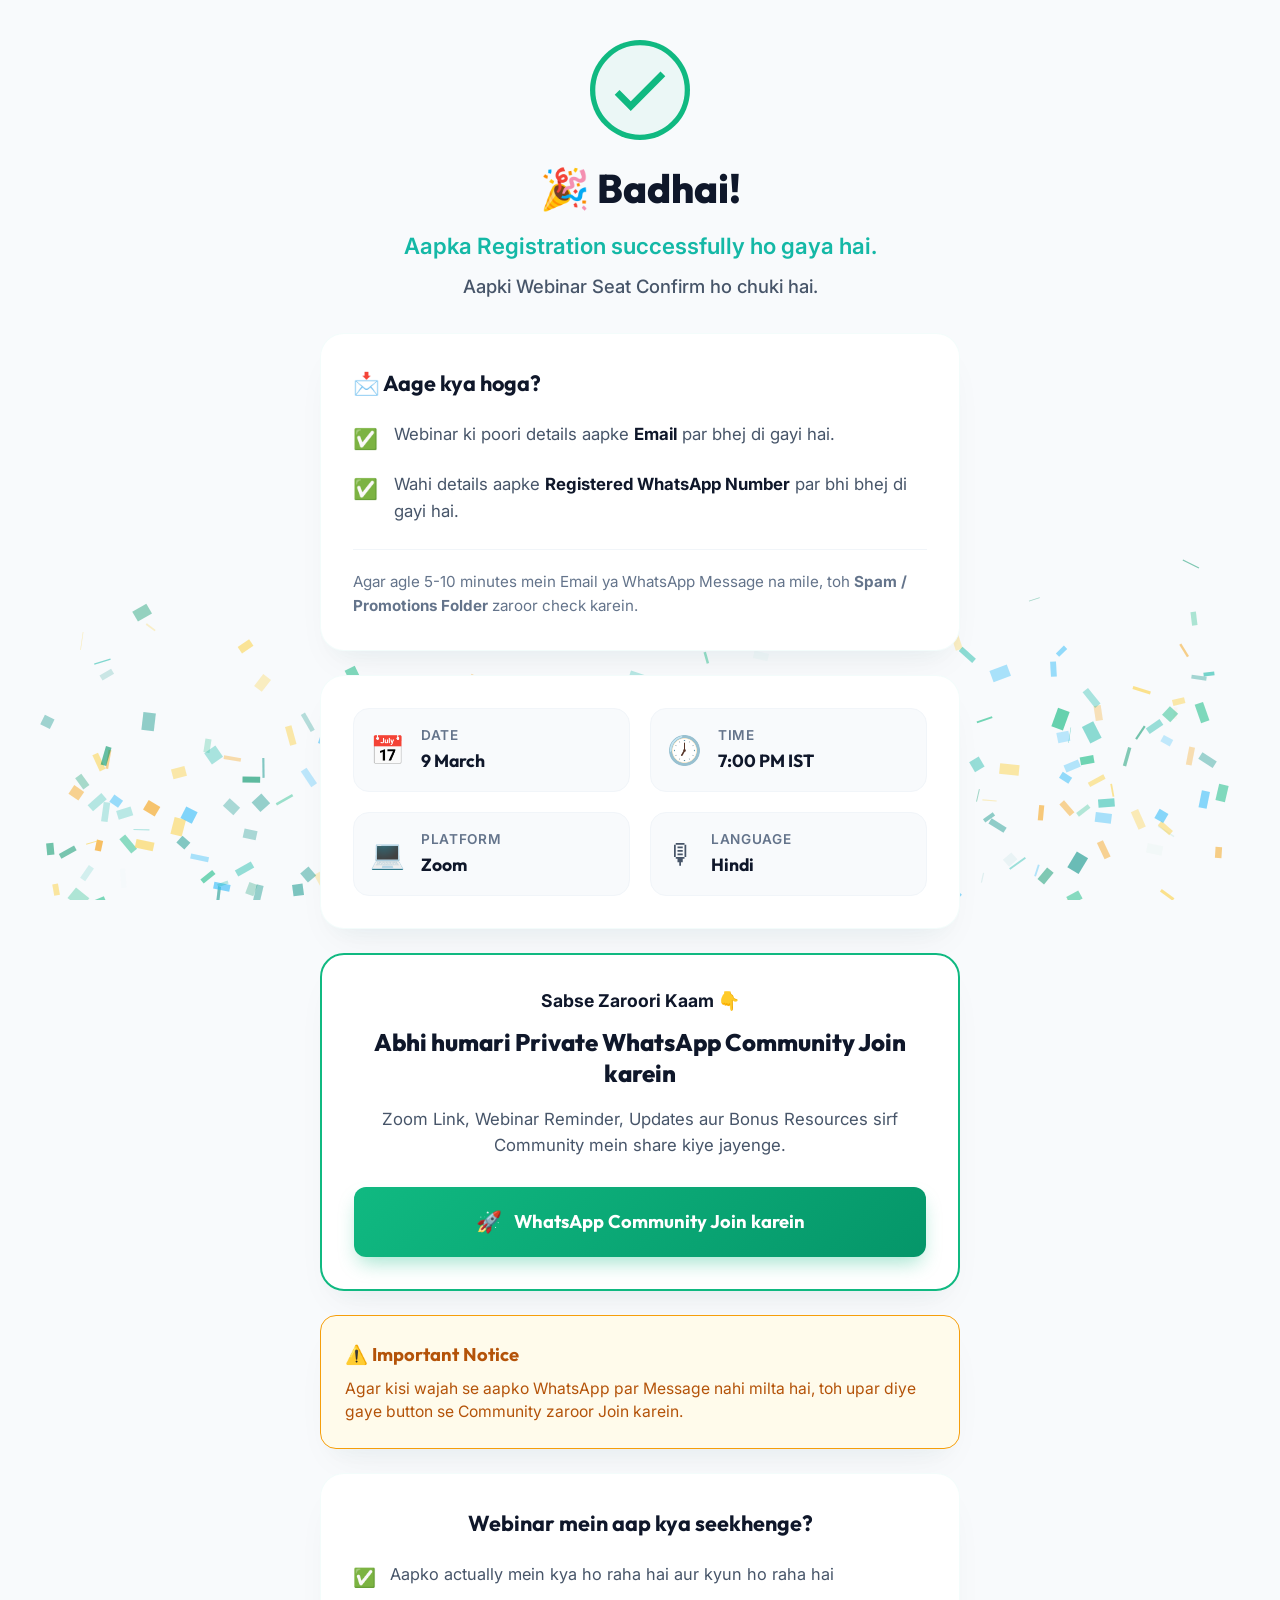
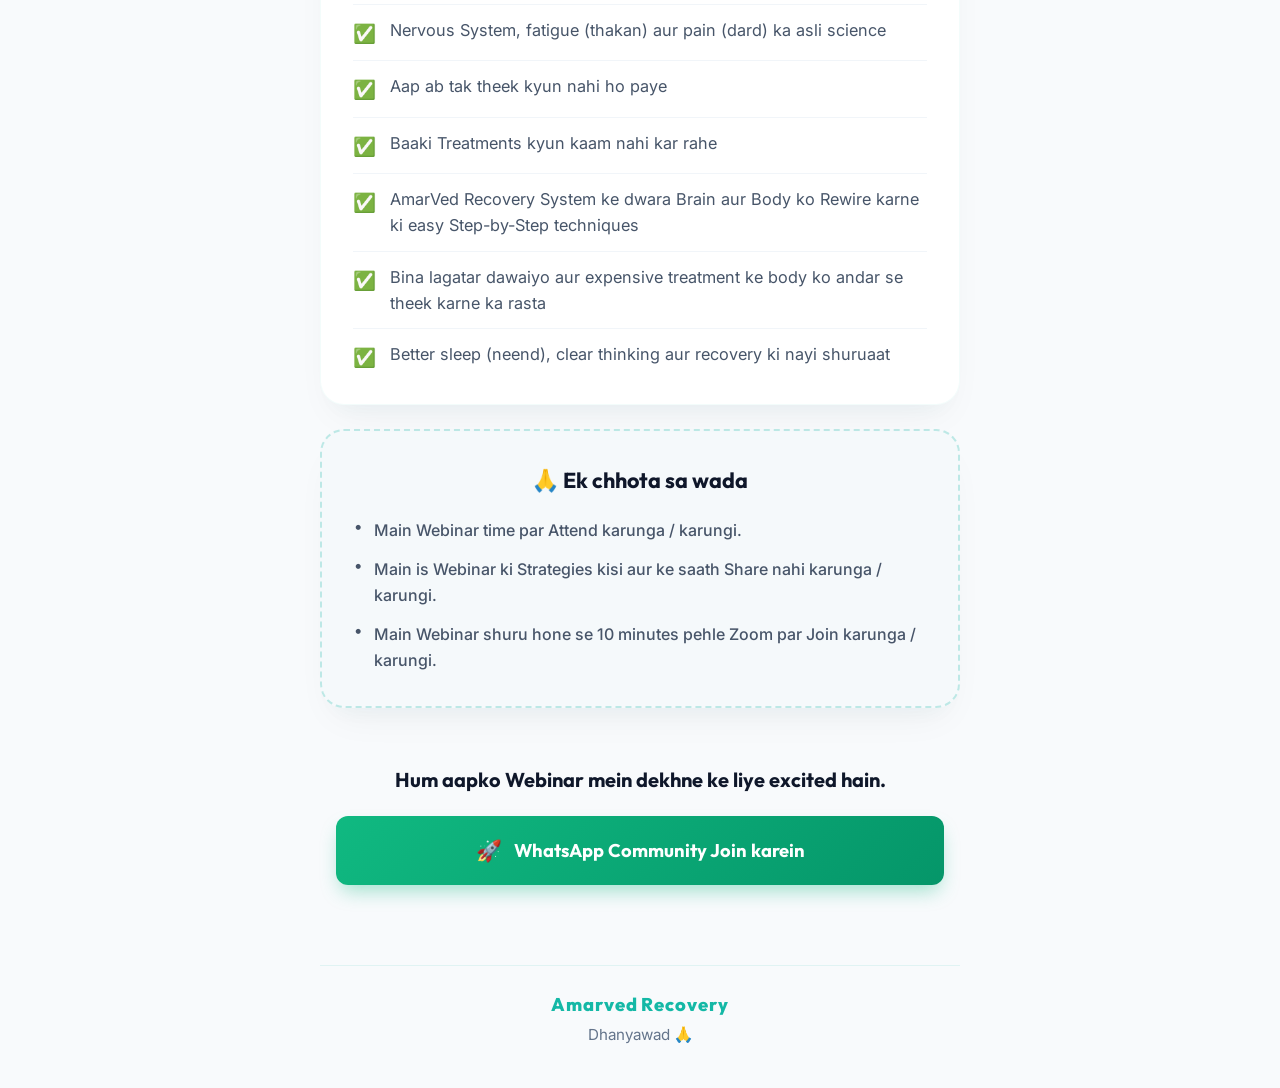
==== thankyou.html @ a420017b "Add files via upload" ====
<!DOCTYPE html>
<html lang="hi">

<head>
  <meta charset="UTF-8">
  <meta name="viewport" content="width=device-width, initial-scale=1.0">
  <title>Registration Successful - AmarVed Recovery</title>

  <!-- Modern Typography from Google Fonts -->
  <link rel="preconnect" href="https://fonts.googleapis.com">
  <link rel="preconnect" href="https://fonts.gstatic.com" crossorigin>
  <link
    href="https://fonts.googleapis.com/css2?family=Inter:wght@400;500;600;700&family=Outfit:wght@500;600;700;800&display=swap"
    rel="stylesheet">

  <!-- Custom Stylesheet -->
  <link rel="stylesheet" href="thankyou.css">
</head>

<body>

  <!-- Confetti Canvas -->
  <canvas id="confetti-canvas"></canvas>

  <div class="thank-you-container">

    <!-- Hero Section -->
    <header class="hero-section text-center fade-in">
      <div class="checkmark-wrapper">
        <svg class="checkmark" xmlns="http://www.w3.org/2000/svg" viewBox="0 0 52 52">
          <circle class="checkmark-circle" cx="26" cy="26" r="25" fill="none" />
          <path class="checkmark-check" fill="none" d="M14.1 27.2l7.1 7.2 16.7-16.8" />
        </svg>
      </div>
      <h1 class="hero-title">🎉 Badhai!</h1>
      <h2 class="hero-subtitle">Aapka Registration successfully ho gaya hai.</h2>
      <p class="hero-tagline">Aapki Webinar Seat Confirm ho chuki hai.</p>
    </header>

    <main class="content-flow">

      <!-- Confirmation Card -->
      <section class="card confirmation-card reveal-on-scroll">
        <h3 class="card-title">📩 Aage kya hoga?</h3>
        <ul class="steps-list">
          <li>
            <span class="emoji-bullet">✅</span>
            <p>Webinar ki poori details aapke <strong>Email</strong> par bhej di gayi hai.</p>
          </li>
          <li>
            <span class="emoji-bullet">✅</span>
            <p>Wahi details aapke <strong>Registered WhatsApp Number</strong> par bhi bhej di gayi hai.</p>
          </li>
        </ul>
        <div class="card-footer-note">
          <p>Agar agle 5-10 minutes mein Email ya WhatsApp Message na mile, toh <strong>Spam / Promotions
              Folder</strong> zaroor check karein.</p>
        </div>
      </section>

      <!-- Webinar Details Card -->
      <section class="card details-card reveal-on-scroll">
        <div class="details-grid">
          <div class="detail-item">
            <span class="detail-icon">📅</span>
            <div class="detail-info">
              <span class="detail-label">Date</span>
              <span class="detail-value">9 March</span>
            </div>
          </div>
          <div class="detail-item">
            <span class="detail-icon">🕖</span>
            <div class="detail-info">
              <span class="detail-label">Time</span>
              <span class="detail-value">7:00 PM IST</span>
            </div>
          </div>
          <div class="detail-item">
            <span class="detail-icon">💻</span>
            <div class="detail-info">
              <span class="detail-label">Platform</span>
              <span class="detail-value">Zoom</span>
            </div>
          </div>
          <div class="detail-item">
            <span class="detail-icon">🎙</span>
            <div class="detail-info">
              <span class="detail-label">Language</span>
              <span class="detail-value">Hindi</span>
            </div>
          </div>
        </div>
      </section>

      <!-- Main CTA Section -->
      <section class="card cta-card highlight-border reveal-on-scroll">
        <div class="text-center">
          <h2 class="section-badge">Sabse Zaroori Kaam 👇</h2>
          <h3 class="cta-title">Abhi humari Private WhatsApp Community Join karein</h3>
          <p class="cta-desc">
            Zoom Link, Webinar Reminder, Updates aur Bonus Resources sirf Community mein share kiye jayenge.
          </p>
          <a href="https://chat.whatsapp.com/DgAqIxGThmQKw1tM09cGTZ" target="_blank" rel="noopener noreferrer"
            class="btn btn-primary btn-whatsapp hover-pulse">
            <span class="btn-icon">🚀</span>
            <span class="btn-text">WhatsApp Community Join karein</span>
          </a>
        </div>
      </section>

      <!-- Important Notice Card -->
      <section class="card notice-card reveal-on-scroll">
        <div class="notice-container">
          <h3 class="notice-title">⚠️ Important Notice</h3>
          <p class="notice-text">
            Agar kisi wajah se aapko WhatsApp par Message nahi milta hai, toh upar diye gaye button se Community zaroor
            Join karein.
          </p>
        </div>
      </section>

      <!-- Webinar Learning Section -->
      <section class="card learning-card reveal-on-scroll">
        <h3 class="card-title text-center">Webinar mein aap kya seekhenge?</h3>
        <ul class="learning-list">
          <li>
            <span class="learning-check">✅</span>
            <span>Aapko actually mein kya ho raha hai aur kyun ho raha hai</span>
          </li>
          <li>
            <span class="learning-check">✅</span>
            <span>Nervous System, fatigue (thakan) aur pain (dard) ka asli science</span>
          </li>
          <li>
            <span class="learning-check">✅</span>
            <span>Aap ab tak theek kyun nahi ho paye</span>
          </li>
          <li>
            <span class="learning-check">✅</span>
            <span>Baaki Treatments kyun kaam nahi kar rahe</span>
          </li>
          <li>
            <span class="learning-check">✅</span>
            <span>AmarVed Recovery System ke dwara Brain aur Body ko Rewire karne ki easy Step-by-Step techniques</span>
          </li>
          <li>
            <span class="learning-check">✅</span>
            <span>Bina lagatar dawaiyo aur expensive treatment ke body ko andar se theek karne ka rasta</span>
          </li>
          <li>
            <span class="learning-check">✅</span>
            <span>Better sleep (neend), clear thinking aur recovery ki nayi shuruaat</span>
          </li>
        </ul>
      </section>

      <!-- Commitment Card -->
      <section class="card commitment-card reveal-on-scroll">
        <h3 class="card-title text-center">🙏 Ek chhota sa wada</h3>
        <ul class="commitment-list">
          <li>
            <span class="bullet-dot">•</span>
            <span>Main Webinar time par Attend karunga / karungi.</span>
          </li>
          <li>
            <span class="bullet-dot">•</span>
            <span>Main is Webinar ki Strategies kisi aur ke saath Share nahi karunga / karungi.</span>
          </li>
          <li>
            <span class="bullet-dot">•</span>
            <span>Main Webinar shuru hone se 10 minutes pehle Zoom par Join karunga / karungi.</span>
          </li>
        </ul>
      </section>

      <!-- Bottom CTA -->
      <section class="bottom-cta-section text-center reveal-on-scroll">
        <p class="bottom-cta-lead">Hum aapko Webinar mein dekhne ke liye excited hain.</p>
        <a href="https://chat.whatsapp.com/DgAqIxGThmQKw1tM09cGTZ" target="_blank" rel="noopener noreferrer"
          class="btn btn-primary btn-whatsapp hover-pulse">
          <span class="btn-icon">🚀</span>
          <span class="btn-text">WhatsApp Community Join karein</span>
        </a>
      </section>

    </main>

    <!-- Footer -->
    <footer class="footer text-center">
      <p class="footer-brand">Amarved Recovery</p>
      <p class="footer-thanks">Dhanyawad 🙏</p>
    </footer>

  </div>

  <!-- Custom JavaScript -->
  <script src="thankyou.js"></script>
</body>

</html>
---- thankyou.css ----
/* Premium CSS Design System - AmarVed Recovery Thank You Page */

:root {
  /* Colors */
  --primary: #14B8A6;
  /* Modern Teal */
  --primary-hover: #0d9488;
  /* Darker Teal */
  --success: #10B981;
  /* Accent Green */
  --success-hover: #059669;
  /* Darker Green */

  --bg-main: #f8fafc;
  /* Soft grey-blue background */
  --bg-card: #ffffff;
  /* Pure white cards */

  --text-main: #0f172a;
  /* Slate 900 for high contrast headers */
  --text-muted: #475569;
  /* Slate 600 for body text */
  --text-light: #64748b;
  /* Slate 500 for secondary text */

  --notice-bg: #fffbeb;
  /* Light amber background for warnings */
  --notice-border: #f59e0b;
  /* Amber 500 */
  --notice-text: #b45309;
  /* Amber 700 */

  /* Shadows */
  --shadow-sm: 0 1px 2px 0 rgba(0, 0, 0, 0.05);
  --shadow-md: 0 4px 6px -1px rgba(0, 0, 0, 0.05), 0 2px 4px -2px rgba(0, 0, 0, 0.05);
  --shadow-lg: 0 10px 25px -5px rgba(20, 184, 166, 0.05), 0 8px 10px -6px rgba(0, 0, 0, 0.03);
  --shadow-premium: 0 20px 40px -15px rgba(15, 23, 42, 0.06), 0 15px 25px -10px rgba(20, 184, 166, 0.04);
  --shadow-btn: 0 10px 20px -5px rgba(16, 185, 129, 0.4);

  /* Fonts */
  --font-headings: 'Outfit', sans-serif;
  --font-body: 'Inter', sans-serif;

  /* Borders */
  --radius-lg: 24px;
  --radius-md: 16px;
  --radius-sm: 12px;
}

/* Reset & Base */
*,
*::before,
*::after {
  box-sizing: border-box;
  margin: 0;
  padding: 0;
}

body {
  font-family: var(--font-body);
  background-color: var(--bg-main);
  color: var(--text-muted);
  line-height: 1.6;
  min-height: 100vh;
  display: flex;
  justify-content: center;
  align-items: flex-start;
  padding: 40px 20px;
  overflow-x: hidden;
  position: relative;
}

/* Background Confetti Canvas */
#confetti-canvas {
  position: fixed;
  top: 0;
  left: 0;
  width: 100vw;
  height: 100vh;
  z-index: 10;
  pointer-events: none;
}

/* Main Container */
.thank-you-container {
  width: 100%;
  max-width: 640px;
  margin: 0 auto;
  position: relative;
  z-index: 20;
}

/* Utilities */
.text-center {
  text-align: center;
}

/* Animation Base (Fade In) */
.fade-in {
  opacity: 0;
  animation: fadeInUp 0.8s cubic-bezier(0.16, 1, 0.3, 1) forwards;
}

.reveal-on-scroll {
  opacity: 0;
  transform: translateY(30px);
  transition: opacity 0.8s cubic-bezier(0.16, 1, 0.3, 1),
    transform 0.8s cubic-bezier(0.16, 1, 0.3, 1);
}

.reveal-on-scroll.visible {
  opacity: 1;
  transform: translateY(0);
}

/* Hero Section */
.hero-section {
  margin-bottom: 32px;
}

.hero-title {
  font-family: var(--font-headings);
  font-size: 2.5rem;
  font-weight: 800;
  color: var(--text-main);
  margin-top: 16px;
  margin-bottom: 8px;
}

.hero-subtitle {
  font-size: 1.4rem;
  font-weight: 600;
  color: var(--primary);
  margin-bottom: 8px;
}

.hero-tagline {
  font-size: 1.15rem;
  font-weight: 500;
  color: var(--text-muted);
}

/* Animated Checkmark */
.checkmark-wrapper {
  width: 100px;
  height: 100px;
  margin: 0 auto;
  position: relative;
}

.checkmark {
  width: 100px;
  height: 100px;
  border-radius: 50%;
  display: block;
  stroke-width: 3.5;
  stroke: var(--success);
  stroke-miterlimit: 10;
  box-shadow: inset 0px 0px 0px var(--success);
  animation: fillCheckmark .4s ease-in-out .4s forwards, checkmarkScale .3s ease-in-out .9s forwards;
}

.checkmark-circle {
  stroke-dasharray: 166;
  stroke-dashoffset: 166;
  stroke-width: 3.5;
  stroke-miterlimit: 10;
  stroke: var(--success);
  fill: none;
  animation: drawCircle .6s cubic-bezier(0.65, 0, 0.45, 1) forwards;
}

.checkmark-check {
  transform-origin: 50% 50%;
  stroke-dasharray: 48;
  stroke-dashoffset: 48;
  animation: drawCheck .3s cubic-bezier(0.65, 0, 0.45, 1) .6s forwards;
}

/* Cards System */
.content-flow>*+* {
  margin-top: 24px;
}

.card {
  background-color: var(--bg-card);
  border-radius: var(--radius-lg);
  padding: 32px;
  box-shadow: var(--shadow-premium);
  border: 1px solid rgba(20, 184, 166, 0.05);
  transition: transform 0.3s ease, box-shadow 0.3s ease;
}

.card:hover {
  transform: translateY(-2px);
  box-shadow: 0 25px 50px -12px rgba(15, 23, 42, 0.08), 0 15px 30px -10px rgba(20, 184, 166, 0.06);
}

.card-title {
  font-family: var(--font-headings);
  font-size: 1.35rem;
  font-weight: 700;
  color: var(--text-main);
  margin-bottom: 20px;
}

/* Confirmation Card */
.steps-list {
  list-style: none;
}

.steps-list li {
  display: flex;
  align-items: flex-start;
  gap: 16px;
  margin-bottom: 16px;
}

.steps-list li:last-child {
  margin-bottom: 0;
}

.emoji-bullet {
  font-size: 1.25rem;
  flex-shrink: 0;
  margin-top: 2px;
}

.steps-list p {
  font-size: 1.05rem;
  color: var(--text-muted);
}

.steps-list strong {
  color: var(--text-main);
}

.card-footer-note {
  margin-top: 24px;
  padding-top: 20px;
  border-top: 1px solid #f1f5f9;
  font-size: 0.95rem;
  color: var(--text-light);
}

/* Webinar Details Card */
.details-grid {
  display: grid;
  grid-template-columns: repeat(2, 1fr);
  gap: 20px;
}

.detail-item {
  display: flex;
  align-items: center;
  gap: 16px;
  padding: 16px;
  background-color: #f8fafc;
  border-radius: var(--radius-md);
  border: 1px solid #f1f5f9;
  transition: background-color 0.2s ease;
}

.detail-item:hover {
  background-color: #f1f5f9;
}

.detail-icon {
  font-size: 1.75rem;
  flex-shrink: 0;
}

.detail-info {
  display: flex;
  flex-direction: column;
}

.detail-label {
  font-size: 0.85rem;
  text-transform: uppercase;
  letter-spacing: 0.05em;
  color: var(--text-light);
  font-weight: 600;
}

.detail-value {
  font-family: var(--font-headings);
  font-size: 1.1rem;
  font-weight: 700;
  color: var(--text-main);
}

/* CTA Card */
.cta-card {
  position: relative;
  overflow: hidden;
}

.highlight-border {
  border: 2px solid var(--success);
}

.section-badge {
  font-size: 1.1rem;
  color: var(--text-main);
  margin-bottom: 12px;
}

.cta-title {
  font-family: var(--font-headings);
  font-size: 1.5rem;
  font-weight: 800;
  color: var(--text-main);
  margin-bottom: 16px;
  line-height: 1.3;
}

.cta-desc {
  font-size: 1.05rem;
  color: var(--text-muted);
  margin-bottom: 28px;
}

/* Buttons */
.btn {
  display: inline-flex;
  align-items: center;
  justify-content: center;
  gap: 12px;
  width: 100%;
  padding: 18px 24px;
  font-family: var(--font-headings);
  font-size: 1.15rem;
  font-weight: 700;
  text-decoration: none;
  border-radius: var(--radius-sm);
  transition: all 0.3s cubic-bezier(0.175, 0.885, 0.32, 1.275);
  cursor: pointer;
  border: none;
}

.btn-primary {
  background: linear-gradient(135deg, var(--success), #059669);
  color: #ffffff;
  box-shadow: var(--shadow-btn);
}

.btn-primary:hover {
  transform: translateY(-3px) scale(1.02);
  box-shadow: 0 14px 28px -5px rgba(16, 185, 129, 0.5), 0 10px 10px -10px rgba(16, 185, 129, 0.3);
}

.btn-primary:active {
  transform: translateY(-1px);
}

.btn-icon {
  font-size: 1.3rem;
  display: inline-block;
  animation: rocketWiggle 2s ease-in-out infinite;
}

/* Important Notice Card */
.notice-card {
  background-color: var(--notice-bg);
  border: 1px solid var(--notice-border);
  padding: 24px;
  border-radius: var(--radius-md);
}

.notice-card:hover {
  box-shadow: 0 12px 20px -8px rgba(245, 158, 11, 0.15);
}

.notice-title {
  font-family: var(--font-headings);
  font-size: 1.15rem;
  font-weight: 700;
  color: var(--notice-text);
  margin-bottom: 8px;
  display: flex;
  align-items: center;
  gap: 8px;
}

.notice-text {
  font-size: 0.98rem;
  color: var(--notice-text);
  line-height: 1.5;
}

/* Learning Section */
.learning-list {
  list-style: none;
}

.learning-list li {
  display: flex;
  align-items: flex-start;
  gap: 14px;
  padding: 12px 0;
  border-bottom: 1px solid #f1f5f9;
}

.learning-list li:last-child {
  border-bottom: none;
  padding-bottom: 0;
}

.learning-list li:first-child {
  padding-top: 0;
}

.learning-check {
  font-size: 1.15rem;
  flex-shrink: 0;
  margin-top: 2px;
}

.learning-list span:last-child {
  font-size: 1.02rem;
  color: var(--text-muted);
}

/* Commitment Card */
.commitment-card {
  border: 2px dashed rgba(20, 184, 166, 0.25);
  background-color: rgba(20, 184, 166, 0.01);
}

.commitment-list {
  list-style: none;
}

.commitment-list li {
  display: flex;
  align-items: flex-start;
  gap: 12px;
  margin-bottom: 14px;
}

.commitment-list li:last-child {
  margin-bottom: 0;
}

.bullet-dot {
  color: var(--primary);
  font-size: 1.5rem;
  line-height: 1;
  flex-shrink: 0;
}

.commitment-list span {
  font-size: 1rem;
  font-weight: 500;
  color: var(--text-muted);
}

/* Bottom CTA Section */
.bottom-cta-section {
  padding: 32px 16px;
}

.bottom-cta-lead {
  font-family: var(--font-headings);
  font-size: 1.25rem;
  font-weight: 700;
  color: var(--text-main);
  margin-bottom: 20px;
}

/* Footer */
.footer {
  margin-top: 48px;
  padding-top: 24px;
  border-top: 1px solid rgba(20, 184, 166, 0.1);
}

.footer-brand {
  font-family: var(--font-headings);
  font-size: 1.15rem;
  font-weight: 800;
  color: var(--primary);
  letter-spacing: 0.05em;
}

.footer-thanks {
  font-size: 0.95rem;
  color: var(--text-light);
  margin-top: 4px;
}

/* Animations Keyframes */
@keyframes fadeInUp {
  from {
    opacity: 0;
    transform: translateY(20px);
  }

  to {
    opacity: 1;
    transform: translateY(0);
  }
}

@keyframes drawCircle {
  to {
    stroke-dashoffset: 0;
  }
}

@keyframes drawCheck {
  to {
    stroke-dashoffset: 0;
  }
}

@keyframes fillCheckmark {
  to {
    box-shadow: inset 0px 0px 0px 50px rgba(16, 185, 129, 0.05);
  }
}

@keyframes checkmarkScale {

  0%,
  100% {
    transform: scale(1);
  }

  50% {
    transform: scale(1.08);
  }
}

@keyframes rocketWiggle {

  0%,
  100% {
    transform: rotate(0deg);
  }

  25% {
    transform: rotate(-10deg) translateY(-2px);
  }

  75% {
    transform: rotate(10deg) translateY(1px);
  }
}

@keyframes pulseGlow {
  0% {
    box-shadow: 0 0 0 0 rgba(16, 185, 129, 0.5);
  }

  70% {
    box-shadow: 0 0 0 12px rgba(16, 185, 129, 0);
  }

  100% {
    box-shadow: 0 0 0 0 rgba(16, 185, 129, 0);
  }
}

/* Apply CTA Pulse when active/loaded */
.hover-pulse {
  animation: pulseGlow 2s infinite;
}

.hover-pulse:hover {
  animation-play-state: paused;
}

/* Responsive Breakpoints */
@media (max-width: 600px) {
  body {
    padding: 24px 16px;
  }

  .hero-title {
    font-size: 2.1rem;
  }

  .hero-subtitle {
    font-size: 1.2rem;
  }

  .card {
    padding: 24px 18px;
  }

  .details-grid {
    grid-template-columns: 1fr;
    gap: 12px;
  }

  .cta-title {
    font-size: 1.3rem;
  }

  .btn {
    padding: 16px 20px;
    font-size: 1.05rem;
  }
}
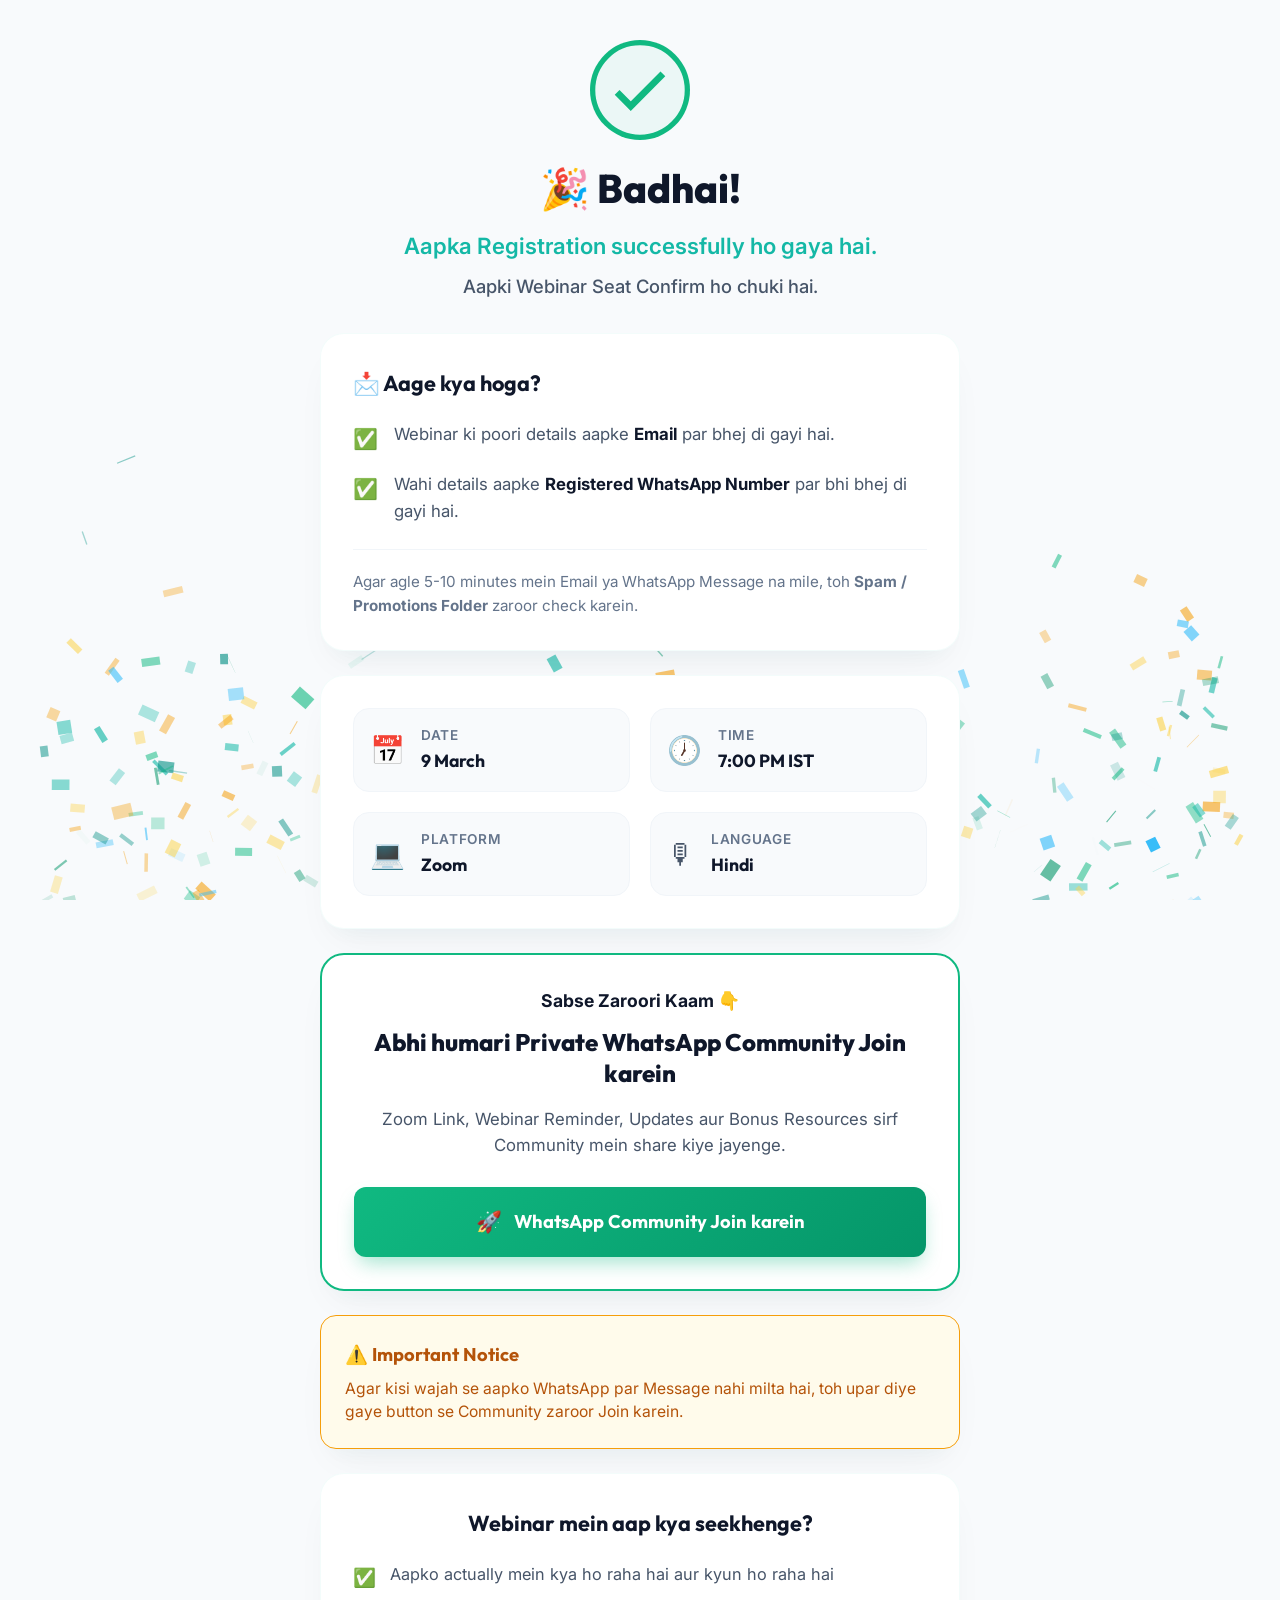
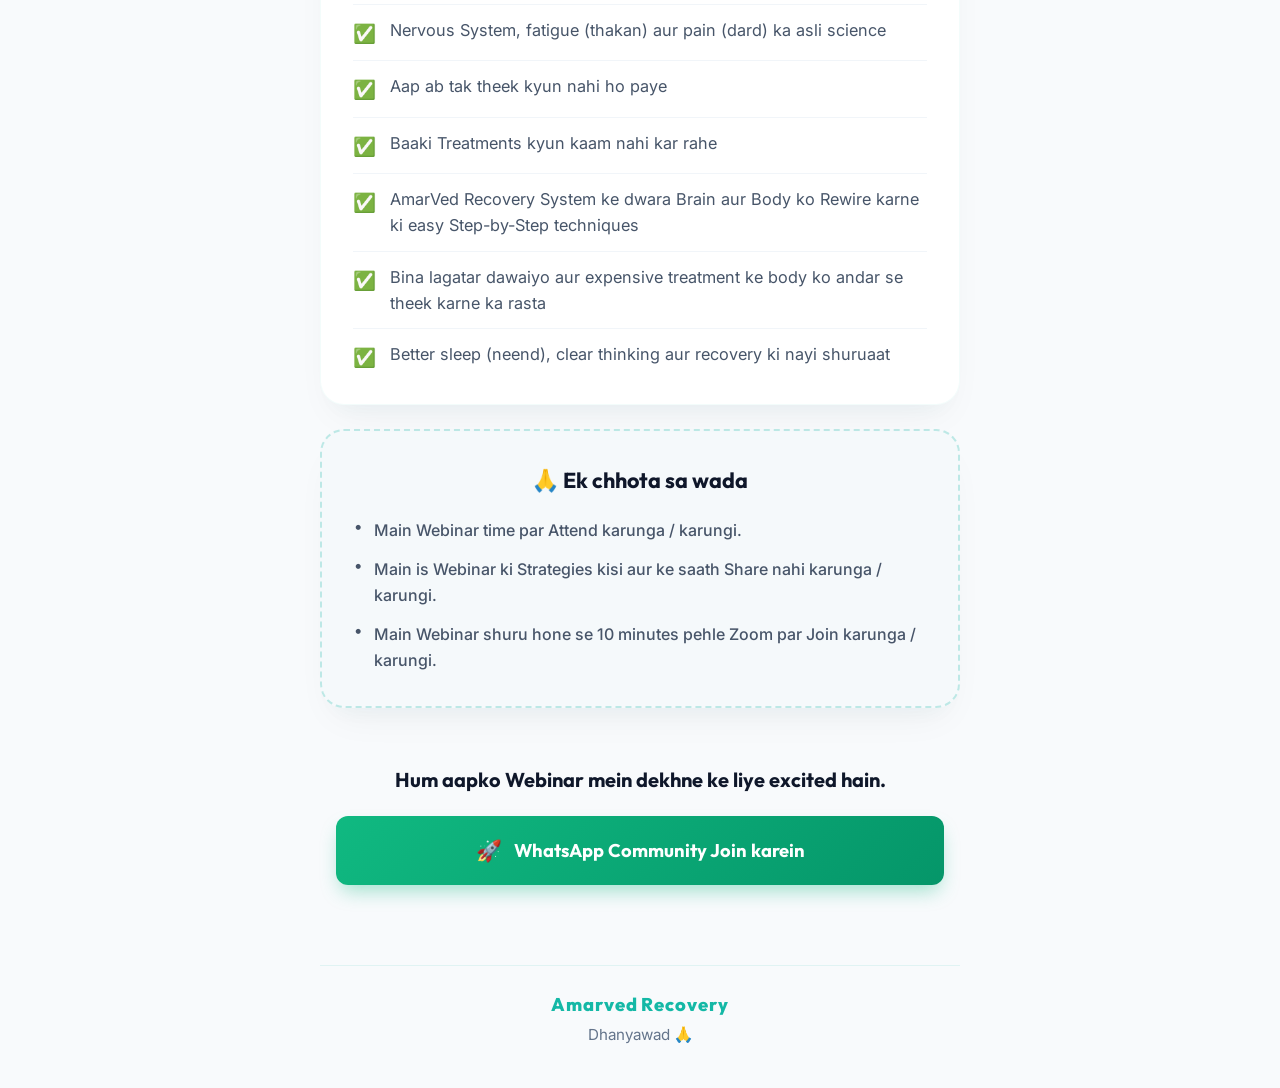
==== commit d7537c77: "Add files via upload" ====
--- a/thankyou.html
+++ b/thankyou.html
@@ -15,6 +15,8 @@
 
   <!-- Custom Stylesheet -->
   <link rel="stylesheet" href="thankyou.css">
+  <link rel="icon" type="image/png" href="images/logo.png">
+
 </head>
 
 <body>
